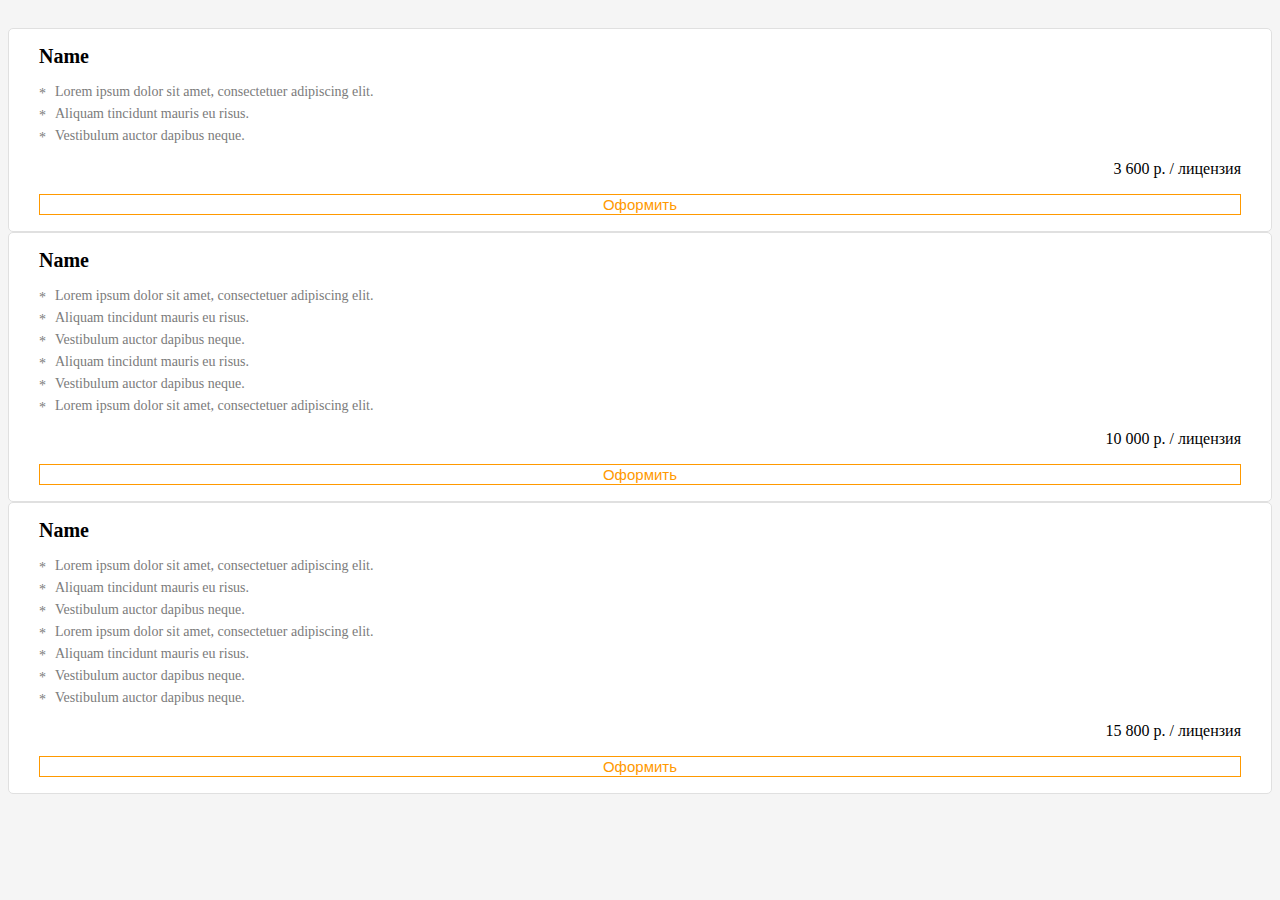
==== index.html @ ddcd7c52 "Start project" ====
<!DOCTYPE html>
<html lang="ru">
  <head>
    <meta charset="utf-8">
    <meta name="viewport" content="width=device-width, initial-scale=1, shrink-to-fit=no">
    <meta name="description" content="tariff">
    <title>tariff</title>
    <link href="https://cdn.jsdelivr.net/npm/bootstrap@5.1.3/dist/css/bootstrap.min.css" rel="stylesheet" integrity="sha384-1BmE4kWBq78iYhFldvKuhfTAU6auU8tT94WrHftjDbrCEXSU1oBoqyl2QvZ6jIW3" crossorigin="anonymous">
    <link rel="stylesheet" href="css/common.css">
    <link rel="stylesheet" href="css/main.css">
  </head>
  <body>
    <section class="container section">
      <div class="row">
        <div class="col-lg-4">
          <div class="card-tariff">
            <div class="tariff-name">Name</div>
            <ul class="tariff-list">
              <li class="list-item">
                Lorem ipsum dolor sit amet, consectetuer adipiscing elit.
              </li>
              <li class="list-item">
                Aliquam tincidunt mauris eu risus.
              </li>
              <li class="list-item">
                Vestibulum auctor dapibus neque.
              </li>
            </ul>
            <div class="tariff-price">
              3 600 р. / лицензия
            </div>
            <button class="btn tariff-button" type="button">
              Оформить
            </button>
          </div>
        </div>
        <div class="col-lg-4">
          <div class="card-tariff">
            <div class="tariff-name">Name</div>
            <ul class="tariff-list">
              <li class="list-item">
                Lorem ipsum dolor sit amet, consectetuer adipiscing elit.
              </li>
              <li class="list-item">
                Aliquam tincidunt mauris eu risus.
              </li>
              <li class="list-item">
                Vestibulum auctor dapibus neque.
              </li>
              <li class="list-item">
                Aliquam tincidunt mauris eu risus.
              </li>
              <li class="list-item">
                Vestibulum auctor dapibus neque.
              </li>
              <li class="list-item">
                Lorem ipsum dolor sit amet, consectetuer adipiscing elit.
              </li>
            </ul>
            <div class="tariff-price">
              10 000 р. / лицензия
            </div>
            <button class="btn tariff-button" type="button">
              Оформить
            </button>
          </div>
        </div>
        <div class="col-lg-4">
          <div class="card-tariff">
            <div class="tariff-name">Name</div>
            <ul class="tariff-list">
              <li class="list-item">
                Lorem ipsum dolor sit amet, consectetuer adipiscing elit.
              </li>
              <li class="list-item">
                Aliquam tincidunt mauris eu risus.
              </li>
              <li class="list-item">
                Vestibulum auctor dapibus neque.
              </li>
              <li class="list-item">
                Lorem ipsum dolor sit amet, consectetuer adipiscing elit.
              </li>
              <li class="list-item">
                Aliquam tincidunt mauris eu risus.
              </li>
              <li class="list-item">
                Vestibulum auctor dapibus neque.
              </li>
              <li class="list-item">
                Vestibulum auctor dapibus neque.
              </li>
            </ul>
            <div class="tariff-price">
              15 800 р. / лицензия
            </div>
            <button class="btn tariff-button" type="button">
              Оформить
            </button>
          </div>
        </div>
      </div>
    </section>

    <script src="js/main.js"></script>
  </body>
</html>
---- css/common.css ----
body
{
    min-width: 320px;
    background-color: #F5F5F5;
}

.section
{
    padding-top: 20px;
    padding-bottom: 20px;
}
---- css/main.css ----
.card-tariff
{
    border: 1px solid #E0E0E0;
    border-radius: 5px;
    padding: 16px 30px;
    background-color: #fff;
}

.tariff-name
{
    font-size: 20px;
    font-weight: 600;
    margin-bottom: 10px;
}

.tariff-list
{
    list-style: none;
    padding-left: 0;
}

.tariff-list .list-item
{
    font-size: 14px;
    margin-bottom: 6px;
    color: #7b7b7b;
    padding-left: 16px;
    position: relative;
}

.tariff-list .list-item:before
{
    content: '*';
    position: absolute;
    top: 2px;
    left: 0;
}

.tariff-price
{
    text-align: end;
    margin: 16px 0;
}

.tariff-button
{
    color: #ff9900;
    background-color: #fff;
    width: 100%;
    border: 1px solid #ff9900;
    font-size: 15px;
}

.tariff-button:hover
{
    background-color: #ff9900;
    color: #fff;
}
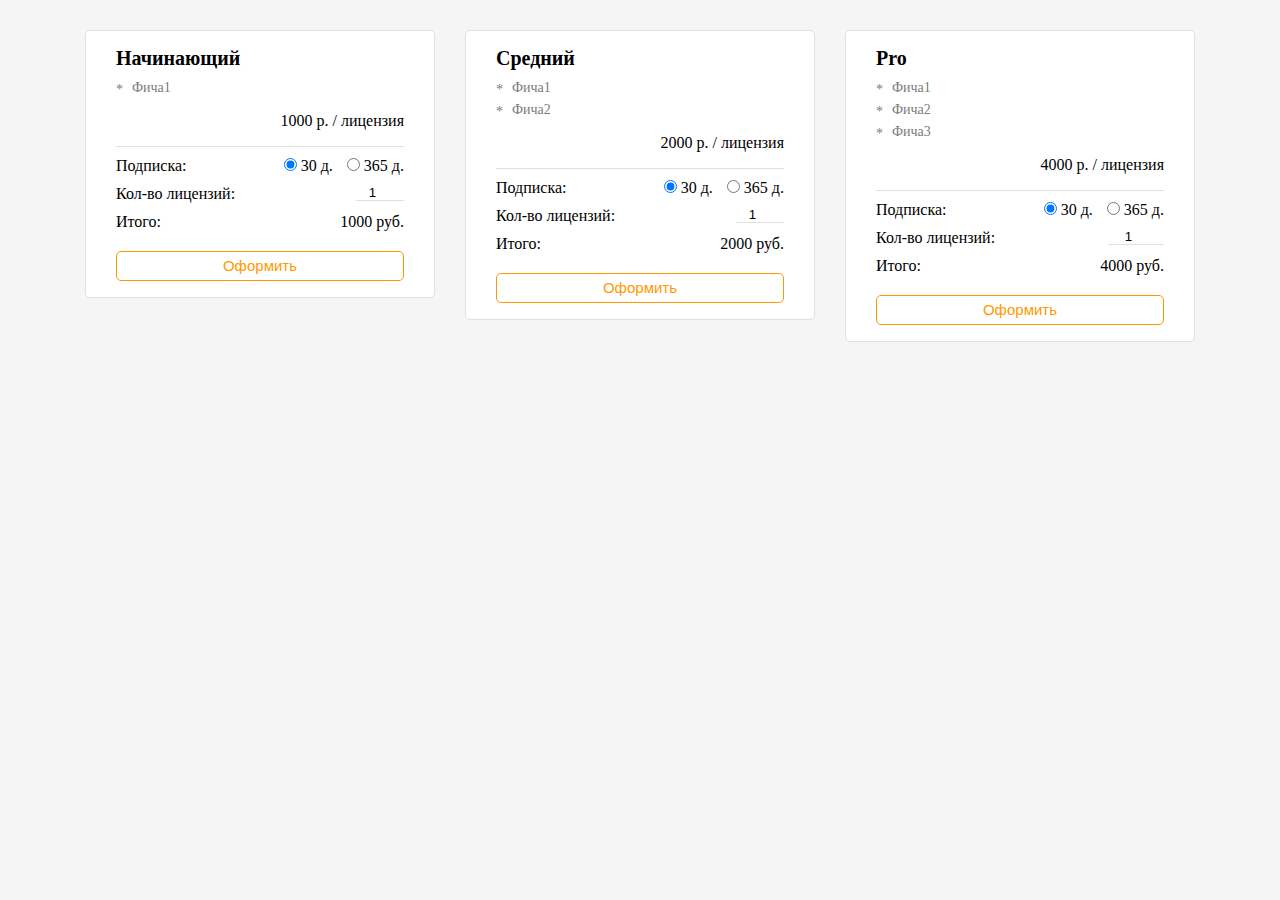
==== commit 576f6f6e: "Update widhet" ====
--- a/index.html
+++ b/index.html
@@ -1,107 +1,12 @@
 <!DOCTYPE html>
 <html lang="ru">
   <head>
-    <meta charset="utf-8">
-    <meta name="viewport" content="width=device-width, initial-scale=1, shrink-to-fit=no">
-    <meta name="description" content="tariff">
-    <title>tariff</title>
-    <link href="https://cdn.jsdelivr.net/npm/bootstrap@5.1.3/dist/css/bootstrap.min.css" rel="stylesheet" integrity="sha384-1BmE4kWBq78iYhFldvKuhfTAU6auU8tT94WrHftjDbrCEXSU1oBoqyl2QvZ6jIW3" crossorigin="anonymous">
-    <link rel="stylesheet" href="css/common.css">
-    <link rel="stylesheet" href="css/main.css">
+    <meta charset="UTF-8">
+    <title>Title</title>
   </head>
   <body>
-    <section class="container section">
-      <div class="row">
-        <div class="col-lg-4">
-          <div class="card-tariff">
-            <div class="tariff-name">Name</div>
-            <ul class="tariff-list">
-              <li class="list-item">
-                Lorem ipsum dolor sit amet, consectetuer adipiscing elit.
-              </li>
-              <li class="list-item">
-                Aliquam tincidunt mauris eu risus.
-              </li>
-              <li class="list-item">
-                Vestibulum auctor dapibus neque.
-              </li>
-            </ul>
-            <div class="tariff-price">
-              3 600 р. / лицензия
-            </div>
-            <button class="btn tariff-button" type="button">
-              Оформить
-            </button>
-          </div>
-        </div>
-        <div class="col-lg-4">
-          <div class="card-tariff">
-            <div class="tariff-name">Name</div>
-            <ul class="tariff-list">
-              <li class="list-item">
-                Lorem ipsum dolor sit amet, consectetuer adipiscing elit.
-              </li>
-              <li class="list-item">
-                Aliquam tincidunt mauris eu risus.
-              </li>
-              <li class="list-item">
-                Vestibulum auctor dapibus neque.
-              </li>
-              <li class="list-item">
-                Aliquam tincidunt mauris eu risus.
-              </li>
-              <li class="list-item">
-                Vestibulum auctor dapibus neque.
-              </li>
-              <li class="list-item">
-                Lorem ipsum dolor sit amet, consectetuer adipiscing elit.
-              </li>
-            </ul>
-            <div class="tariff-price">
-              10 000 р. / лицензия
-            </div>
-            <button class="btn tariff-button" type="button">
-              Оформить
-            </button>
-          </div>
-        </div>
-        <div class="col-lg-4">
-          <div class="card-tariff">
-            <div class="tariff-name">Name</div>
-            <ul class="tariff-list">
-              <li class="list-item">
-                Lorem ipsum dolor sit amet, consectetuer adipiscing elit.
-              </li>
-              <li class="list-item">
-                Aliquam tincidunt mauris eu risus.
-              </li>
-              <li class="list-item">
-                Vestibulum auctor dapibus neque.
-              </li>
-              <li class="list-item">
-                Lorem ipsum dolor sit amet, consectetuer adipiscing elit.
-              </li>
-              <li class="list-item">
-                Aliquam tincidunt mauris eu risus.
-              </li>
-              <li class="list-item">
-                Vestibulum auctor dapibus neque.
-              </li>
-              <li class="list-item">
-                Vestibulum auctor dapibus neque.
-              </li>
-            </ul>
-            <div class="tariff-price">
-              15 800 р. / лицензия
-            </div>
-            <button class="btn tariff-button" type="button">
-              Оформить
-            </button>
-          </div>
-        </div>
-      </div>
-    </section>
-
-    <script src="js/main.js"></script>
+    <div id="saasShopWidget"></div>
+    <script src="saas_shop.js"></script>
+    <script>saas_shop_create_tariffs(1);</script>
   </body>
 </html>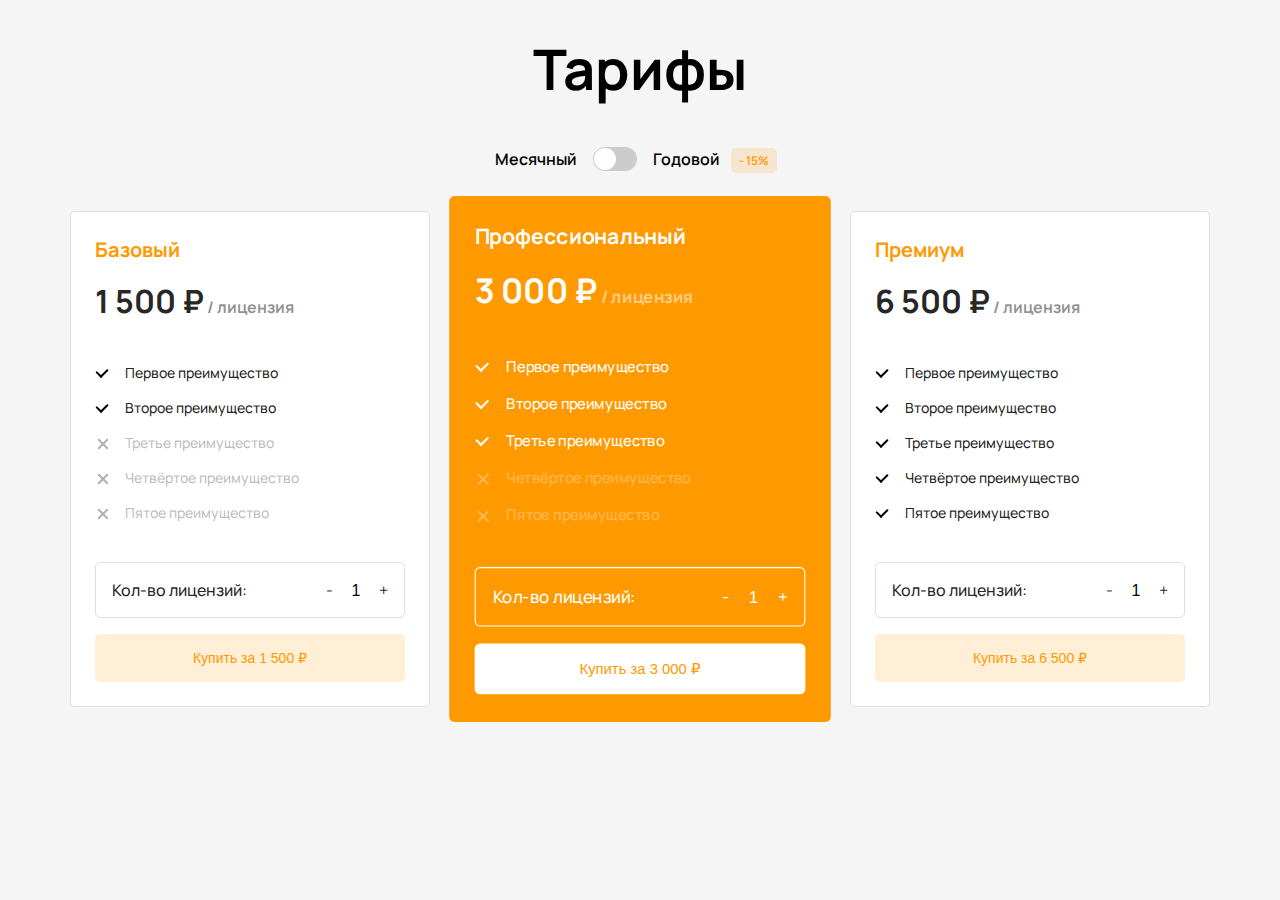
==== commit 899363f6: "Update widget" ====
--- a/index.html
+++ b/index.html
@@ -1,12 +1,163 @@
 <!DOCTYPE html>
 <html lang="ru">
   <head>
-    <meta charset="UTF-8">
-    <title>Title</title>
+    <meta charset="utf-8">
+    <meta name="viewport" content="width=device-width, initial-scale=1, shrink-to-fit=no">
+    <title>widget</title>
+    <link rel="stylesheet" href="saas_shop_style.css">
+    <link rel="preconnect" href="https://fonts.googleapis.com">
+    <link rel="preconnect" href="https://fonts.gstatic.com" crossorigin>
+    <link href="https://fonts.googleapis.com/css2?family=Manrope:wght@500;600;700&display=swap" rel="stylesheet">
   </head>
   <body>
-    <div id="saasShopWidget"></div>
-    <script src="saas_shop.js"></script>
-    <script>saas_shop_create_tariffs(1);</script>
+    <div class="saas-shop-container">
+      <div class="saas-shop-title">Тарифы</div>
+      <div class="saas-shop-period-container">
+        <div class="saas-shop-period-title">
+          Месячный
+        </div>
+        <label class="saas-shop-period">
+          <input type="checkbox" class="saas-shop-period-input">
+          <span class="saas-shop-slider"></span>
+        </label>
+        <div class="saas-shop-period-title">
+          Годовой
+          <span class="saas-shop-period-sale">
+            - 15%
+          </span>
+        </div>
+      </div>
+      <div class="saas-shop-row">
+        <div class="saas-shop-card">
+          <div class="saas-shop-card-name">Базовый</div>
+          <div class="saas-shop-card-price">
+            <span class="saas-shop-price-value">1 500 ₽</span>
+            <span class="saas-shop-price-text">/ лицензия</span>
+          </div>
+          <ul class="saas-shop-card-list">
+            <li class="saas-shop-list-item">
+              <span class="saas-shop-icon-check"></span>
+              Первое преимущество
+            </li>
+            <li class="saas-shop-list-item">
+              <span class="saas-shop-icon-check"></span>
+              Второе преимущество
+            </li>
+            <li class="saas-shop-list-item saas-shop-list-item-none">
+              <span class="saas-shop-icon-close"></span>
+              Третье преимущество
+            </li>
+            <li class="saas-shop-list-item saas-shop-list-item-none">
+              <span class="saas-shop-icon-close"></span>
+              Четвёртое преимущество
+            </li>
+            <li class="saas-shop-list-item saas-shop-list-item-none">
+              <span class="saas-shop-icon-close"></span>
+              Пятое преимущество
+            </li>
+          </ul>
+          <form class="saas-shop-card-form">
+            <div class="saas-shop-form-data">
+              <span class="saas-shop-count-name">Кол-во лицензий:</span>
+              <div class="saas-shop-form-control">
+                <span class="saas-shop-form-minus">-</span>
+                <input class="saas-shop-form-input"
+                       type="number" name="count" min="1" max="10" value="1">
+                <span class="saas-shop-form-plus">+</span>
+              </div>
+            </div>
+            <button class="saas-shop-card-button" type="button">
+              Купить за 1 500 ₽
+            </button>
+          </form>
+        </div>
+        <div class="saas-shop-card">
+          <div class="saas-shop-card-name">Профессиональный</div>
+          <div class="saas-shop-card-price">
+            <span class="saas-shop-price-value">3 000 ₽</span>
+            <span class="saas-shop-price-text">/ лицензия</span>
+          </div>
+          <ul class="saas-shop-card-list">
+            <li class="saas-shop-list-item">
+              <span class="saas-shop-icon-check"></span>
+              Первое преимущество
+            </li>
+            <li class="saas-shop-list-item">
+              <span class="saas-shop-icon-check"></span>
+              Второе преимущество
+            </li>
+            <li class="saas-shop-list-item">
+              <span class="saas-shop-icon-check"></span>
+              Третье преимущество
+            </li>
+            <li class="saas-shop-list-item saas-shop-list-item-none">
+              <span class="saas-shop-icon-close"></span>
+              Четвёртое преимущество
+            </li>
+            <li class="saas-shop-list-item saas-shop-list-item-none">
+              <span class="saas-shop-icon-close"></span>
+              Пятое преимущество
+            </li>
+          </ul>
+          <form class="saas-shop-card-form">
+            <div class="saas-shop-form-data">
+              <span class="saas-shop-count-name">Кол-во лицензий:</span>
+              <div class="saas-shop-form-control">
+                <span class="saas-shop-form-minus">-</span>
+                <input class="saas-shop-form-input"
+                       type="number" name="count" min="1" max="10" value="1">
+                <span class="saas-shop-form-plus">+</span>
+              </div>
+            </div>
+            <button class="saas-shop-card-button" type="button">
+              Купить за 3 000 ₽
+            </button>
+          </form>
+        </div>
+        <div class="saas-shop-card">
+          <div class="saas-shop-card-name">Премиум</div>
+          <div class="saas-shop-card-price">
+            <span class="saas-shop-price-value">6 500 ₽</span>
+            <span class="saas-shop-price-text">/ лицензия</span>
+          </div>
+          <ul class="saas-shop-card-list">
+            <li class="saas-shop-list-item">
+              <span class="saas-shop-icon-check"></span>
+              Первое преимущество
+            </li>
+            <li class="saas-shop-list-item">
+              <span class="saas-shop-icon-check"></span>
+              Второе преимущество
+            </li>
+            <li class="saas-shop-list-item">
+              <span class="saas-shop-icon-check"></span>
+              Третье преимущество
+            </li>
+            <li class="saas-shop-list-item">
+              <span class="saas-shop-icon-check"></span>
+              Четвёртое преимущество
+            </li>
+            <li class="saas-shop-list-item">
+              <span class="saas-shop-icon-check"></span>
+              Пятое преимущество
+            </li>
+          </ul>
+          <form class="saas-shop-card-form">
+            <div class="saas-shop-form-data">
+              <span class="saas-shop-count-name">Кол-во лицензий:</span>
+              <div class="saas-shop-form-control">
+                <span class="saas-shop-form-minus">-</span>
+                <input class="saas-shop-form-input"
+                       type="number" name="count" min="1" max="10" value="1">
+                <span class="saas-shop-form-plus">+</span>
+              </div>
+            </div>
+            <button class="saas-shop-card-button" type="button">
+              Купить за 6 500 ₽
+            </button>
+          </form>
+        </div>
+      </div>
+    </div>
   </body>
 </html>--- a/saas_shop_style.css
+++ b/saas_shop_style.css
@@ -0,0 +1,334 @@
+*
+{
+    margin: 0;
+    padding: 0;
+}
+
+body
+{
+    min-width: 320px;
+    background-color: #F5F5F5;
+}
+
+.saas-shop-container
+{
+    max-width: 1200px;
+    margin: 0 auto;
+    padding: 30px 0;
+    font-family: 'Manrope', sans-serif;
+}
+
+.saas-shop-title
+{
+    font-size: 56px;
+    font-weight: 700;
+    text-align: center;
+}
+
+.saas-shop-period
+{
+    position: relative;
+    display: inline-block;
+    width: 44px;
+    height: 24px;
+    margin: 0 16px;
+}
+
+.saas-shop-period-input
+{
+    opacity: 0;
+    width: 0;
+    height: 0;
+}
+
+.saas-shop-period-input:checked + .saas-shop-slider
+{
+    background-color: #FF9900;
+}
+
+.saas-shop-period-input:checked + .saas-shop-slider:before {
+    -webkit-transform: translateX(20px);
+    -ms-transform: translateX(20px);
+    transform: translateX(20px);
+}
+
+.saas-shop-slider
+{
+    position: absolute;
+    cursor: pointer;
+    top: 0;
+    left: 0;
+    right: 0;
+    bottom: 0;
+    background-color: #ccc;
+    transition: .4s;
+    border-radius: 100px;
+}
+
+.saas-shop-slider:before
+{
+    content: "";
+    position: absolute;
+    height: 22px;
+    width: 22px;
+    left: 1px;
+    bottom: 1px;
+    background-color: white;
+    -webkit-transition: .4s;
+    transition: .4s;
+    border-radius: 50%;
+}
+
+.saas-shop-period-container
+{
+    display: flex;
+    align-items: center;
+    justify-content: center;
+    margin: 40px 0;
+}
+
+.saas-shop-period-sale
+{
+    background: rgba(255, 153, 0, 0.16);
+    border-radius: 5px;
+    padding: 4px 8px;
+    margin: 0 8px;
+    color: #FF9900;
+    font-size: 12px;
+}
+
+.saas-shop-period-title
+{
+    font-weight: 600;
+}
+
+.saas-shop-row
+{
+    display: flex;
+    justify-content: space-evenly;
+}
+
+.saas-shop-card
+{
+    height: auto;
+    border: 1px solid rgba(0, 0, 0, 0.12);
+    border-radius: 5px;
+    padding: 24px;
+    background-color: #fff;
+    width: 360px;
+    box-sizing: border-box;
+    color: rgba(0, 0, 0, 0.87);
+}
+
+.saas-shop-card:nth-child(2n)
+{
+    background-color: #ff9900;
+    border: none;
+    color: #fff;
+    transform: scale(1.06);
+}
+
+.saas-shop-card:nth-child(2n) .saas-shop-form-data
+{
+    border-color: #fff;
+}
+
+.saas-shop-card:nth-child(2n) .saas-shop-card-button
+{
+    background-color: #fff;
+    color: #ff9900;
+}
+
+.saas-shop-card:nth-child(2n) .saas-shop-card-name,
+.saas-shop-card:nth-child(2n) .saas-shop-form-input
+{
+    color: #fff;
+}
+
+.saas-shop-card:nth-child(2n) .saas-shop-icon-check:before,
+.saas-shop-card:nth-child(2n) .saas-shop-icon-check:after,
+.saas-shop-card:nth-child(2n) .saas-shop-icon-close:before,
+.saas-shop-card:nth-child(2n) .saas-shop-icon-close:after
+{
+    background-color: #fff;
+}
+
+.saas-shop-card-name
+{
+    font-size: 20px;
+    font-weight: 700;
+    color: #ff9900;
+}
+
+.saas-shop-card-list
+{
+    list-style: none;
+    padding-left: 0;
+}
+
+.saas-shop-list-item
+{
+    font-size: 14px;
+    font-weight: 500;
+    margin-bottom: 16px;
+    padding-left: 30px;
+    position: relative;
+}
+
+.saas-shop-list-item-none
+{
+    opacity: .3;
+}
+
+.saas-shop-icon-check
+{
+    position: absolute;
+    display: inline-block;
+    width: 14px;
+    height: 10px;
+    left: 0;
+    top: 6px;
+}
+
+.saas-shop-icon-check:before
+{
+    position: absolute;
+    left: -4px;
+    top: 10%;
+    height: 80%;
+    width: 2px;
+    background-color: #000;
+    content: "";
+    transform: translateX(10px) rotate(-45deg);
+    transform-origin: left bottom;
+    border-radius: 10px 10px 0 0;
+}
+
+.saas-shop-icon-check:after
+{
+    position: absolute;
+    left: -4px;
+    top: 68%;
+    height: 2px;
+    width: 80%;
+    background-color: #000;
+    content: "";
+    transform: translateX(10px) rotate(-45deg);
+    transform-origin: left bottom;
+    border-radius: 0 10px 10px 0;
+}
+
+.saas-shop-icon-close {
+    position: absolute;
+    left: 2px;
+    top: 4px;
+    width: 12px;
+    height: 12px;
+}
+
+.saas-shop-icon-close:before,
+.saas-shop-icon-close:after {
+    position: absolute;
+    left: 5px;
+    content: '';
+    height: 14px;
+    width: 2px;
+    background-color: #000;
+    border-radius: 10px;
+}
+
+.saas-shop-icon-close:before {
+    transform: rotate(45deg);
+}
+
+.saas-shop-icon-close:after {
+    transform: rotate(-45deg);
+}
+
+.saas-shop-card-price
+{
+    margin: 16px 0 40px;
+    font-weight: 700;
+}
+
+.saas-shop-price-value
+{
+    font-size: 32px;
+}
+
+.saas-shop-price-text
+{
+    opacity: .5;
+}
+
+.saas-shop-card-form
+{
+    margin-top: 40px;
+}
+
+.saas-shop-form-data
+{
+    border: 1px solid rgba(0, 0, 0, 0.12);
+    border-radius: 5px;
+    padding: 16px;
+}
+
+.saas-shop-count-name
+{
+    font-weight: 500;
+}
+
+.saas-shop-form-control
+{
+    float: right;
+}
+
+.saas-shop-form-input
+{
+    border: none;
+    text-align: center;
+    font-weight: 500;
+    font-size: 16px;
+    background-color: transparent;
+}
+
+/*.saas-shop-form-minus,
+.saas-shop-form-plus
+{
+    font-size: 16px;
+}*/
+
+.saas-shop-form-input::-webkit-outer-spin-button,
+.saas-shop-form-input::-webkit-inner-spin-button {
+    -webkit-appearance: none;
+    margin: 0;
+}
+
+input[type=number] {
+    -moz-appearance:textfield;
+}
+
+.saas-shop-form-input:focus-visible
+{
+    outline: none;
+}
+
+.saas-shop-form-label
+{
+    margin-left: 10px;
+}
+
+.saas-shop-card-button
+{
+    color: #FF9900;
+    background-color: rgba(255, 153, 0, 0.16);
+    width: 100%;
+    font-size: 14px;
+    padding-top: 16px;
+    padding-bottom: 16px;
+    border-radius: 5px;
+    margin-top: 16px;
+    cursor: pointer;
+    border: none;
+    font-weight: 500;
+}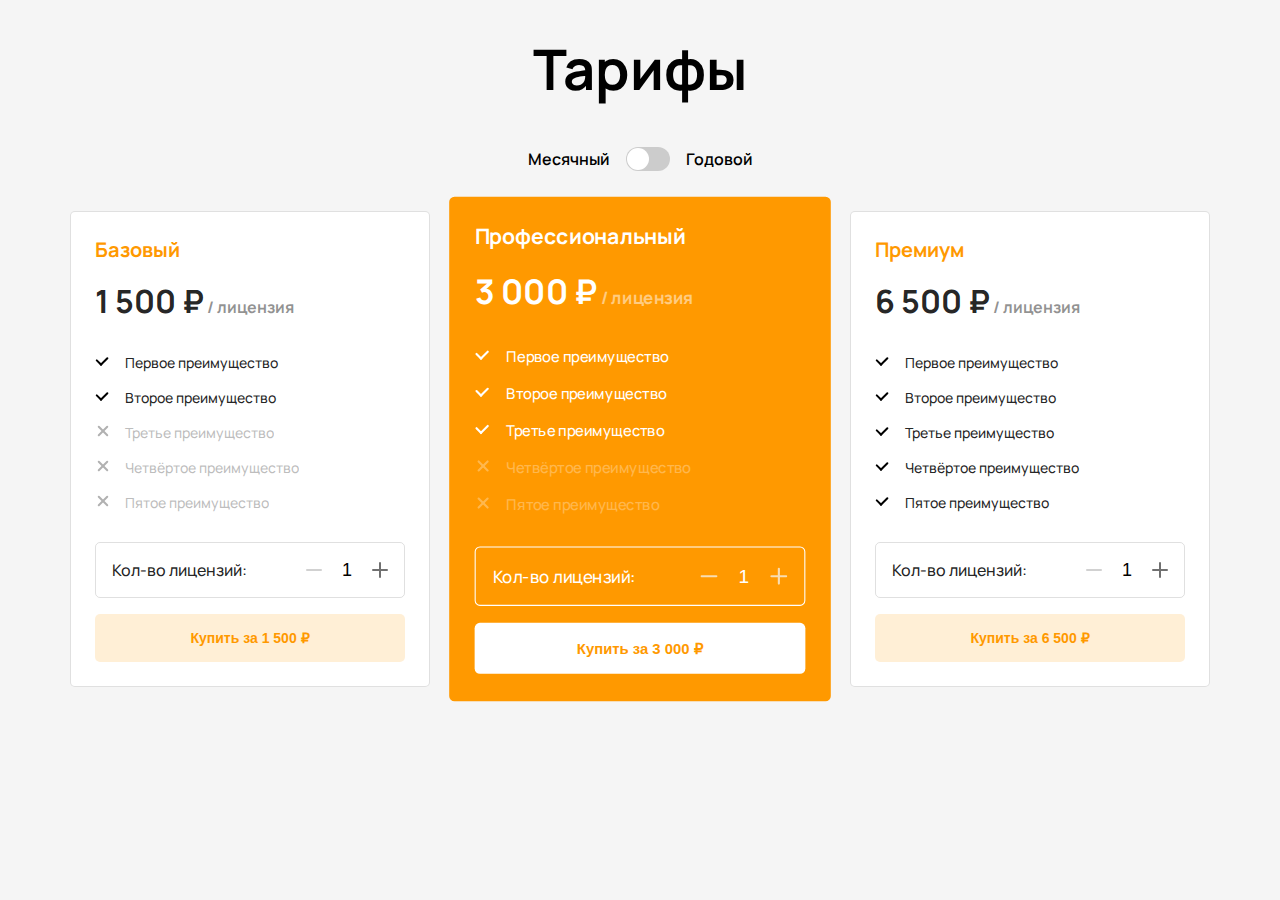
==== commit 75e2037e: "Update widget" ====
--- a/index.html
+++ b/index.html
@@ -22,9 +22,9 @@
         </label>
         <div class="saas-shop-period-title">
           Годовой
-          <span class="saas-shop-period-sale">
+          <!--<span class="saas-shop-period-sale">
             - 15%
-          </span>
+          </span>-->
         </div>
       </div>
       <div class="saas-shop-row">
@@ -58,12 +58,12 @@
           </ul>
           <form class="saas-shop-card-form">
             <div class="saas-shop-form-data">
-              <span class="saas-shop-count-name">Кол-во лицензий:</span>
+              <div class="saas-shop-count-name">Кол-во лицензий:</div>
               <div class="saas-shop-form-control">
-                <span class="saas-shop-form-minus">-</span>
+                <div class="saas-shop-form-minus"></div>
                 <input class="saas-shop-form-input"
                        type="number" name="count" min="1" max="10" value="1">
-                <span class="saas-shop-form-plus">+</span>
+                <div class="saas-shop-form-plus"></div>
               </div>
             </div>
             <button class="saas-shop-card-button" type="button">
@@ -101,12 +101,12 @@
           </ul>
           <form class="saas-shop-card-form">
             <div class="saas-shop-form-data">
-              <span class="saas-shop-count-name">Кол-во лицензий:</span>
+              <div class="saas-shop-count-name">Кол-во лицензий:</div>
               <div class="saas-shop-form-control">
-                <span class="saas-shop-form-minus">-</span>
+                <div class="saas-shop-form-minus"></div>
                 <input class="saas-shop-form-input"
                        type="number" name="count" min="1" max="10" value="1">
-                <span class="saas-shop-form-plus">+</span>
+                <div class="saas-shop-form-plus"></div>
               </div>
             </div>
             <button class="saas-shop-card-button" type="button">
@@ -144,12 +144,12 @@
           </ul>
           <form class="saas-shop-card-form">
             <div class="saas-shop-form-data">
-              <span class="saas-shop-count-name">Кол-во лицензий:</span>
+              <div class="saas-shop-count-name">Кол-во лицензий:</div>
               <div class="saas-shop-form-control">
-                <span class="saas-shop-form-minus">-</span>
+                <div class="saas-shop-form-minus"></div>
                 <input class="saas-shop-form-input"
                        type="number" name="count" min="1" max="10" value="1">
-                <span class="saas-shop-form-plus">+</span>
+                <div class="saas-shop-form-plus"></div>
               </div>
             </div>
             <button class="saas-shop-card-button" type="button">
--- a/saas_shop_style.css
+++ b/saas_shop_style.css
@@ -153,6 +153,17 @@
     background-color: #fff;
 }
 
+.saas-shop-card:nth-child(2n) .saas-shop-form-plus::before,
+.saas-shop-card:nth-child(2n) .saas-shop-form-plus::after
+{
+    background-color: #F8DDB3;
+}
+
+.saas-shop-card:nth-child(2n) .saas-shop-form-minus::before
+{
+    background-color: #F8DDB3;
+}
+
 .saas-shop-card-name
 {
     font-size: 20px;
@@ -187,7 +198,7 @@
     width: 14px;
     height: 10px;
     left: 0;
-    top: 6px;
+    top: 4px;
 }
 
 .saas-shop-icon-check:before
@@ -221,7 +232,7 @@
 .saas-shop-icon-close {
     position: absolute;
     left: 2px;
-    top: 4px;
+    top: 1px;
     width: 12px;
     height: 12px;
 }
@@ -247,7 +258,7 @@
 
 .saas-shop-card-price
 {
-    margin: 16px 0 40px;
+    margin: 16px 0 30px;
     font-weight: 700;
 }
 
@@ -263,7 +274,7 @@
 
 .saas-shop-card-form
 {
-    margin-top: 40px;
+    margin-top: 30px;
 }
 
 .saas-shop-form-data
@@ -271,6 +282,9 @@
     border: 1px solid rgba(0, 0, 0, 0.12);
     border-radius: 5px;
     padding: 16px;
+    display: flex;
+    align-items: center;
+    justify-content: space-between;
 }
 
 .saas-shop-count-name
@@ -280,7 +294,9 @@
 
 .saas-shop-form-control
 {
-    float: right;
+    display: flex;
+    align-items: center;
+    overflow: hidden;
 }
 
 .saas-shop-form-input
@@ -288,15 +304,47 @@
     border: none;
     text-align: center;
     font-weight: 500;
-    font-size: 16px;
+    font-size: 18px;
+    width: 50px;
     background-color: transparent;
 }
 
-/*.saas-shop-form-minus,
+.saas-shop-form-minus,
 .saas-shop-form-plus
 {
-    font-size: 16px;
-}*/
+    width: 16px;
+    height: 16px;
+    cursor: pointer;
+    position: relative;
+}
+
+.saas-shop-form-plus::before,
+.saas-shop-form-plus::after
+{
+    content: '';
+    width: 16px;
+    height: 2px;
+    background-color: #707070;
+    position: absolute;
+    top: calc(50% - 1px);
+    border-radius: 5px;
+}
+
+.saas-shop-form-plus::after
+{
+    transform: rotate(90deg);
+}
+
+.saas-shop-form-minus::before
+{
+    content: '';
+    width: 16px;
+    height: 2px;
+    background-color: #D1D1D1;
+    position: absolute;
+    top: calc(50% - 1px);
+    border-radius: 5px;
+}
 
 .saas-shop-form-input::-webkit-outer-spin-button,
 .saas-shop-form-input::-webkit-inner-spin-button {
@@ -320,15 +368,18 @@
 
 .saas-shop-card-button
 {
+    display: block;
+    text-decoration: none;
+    text-align: center;
     color: #FF9900;
     background-color: rgba(255, 153, 0, 0.16);
     width: 100%;
     font-size: 14px;
+    font-weight: 600;
     padding-top: 16px;
     padding-bottom: 16px;
     border-radius: 5px;
     margin-top: 16px;
     cursor: pointer;
     border: none;
-    font-weight: 500;
 }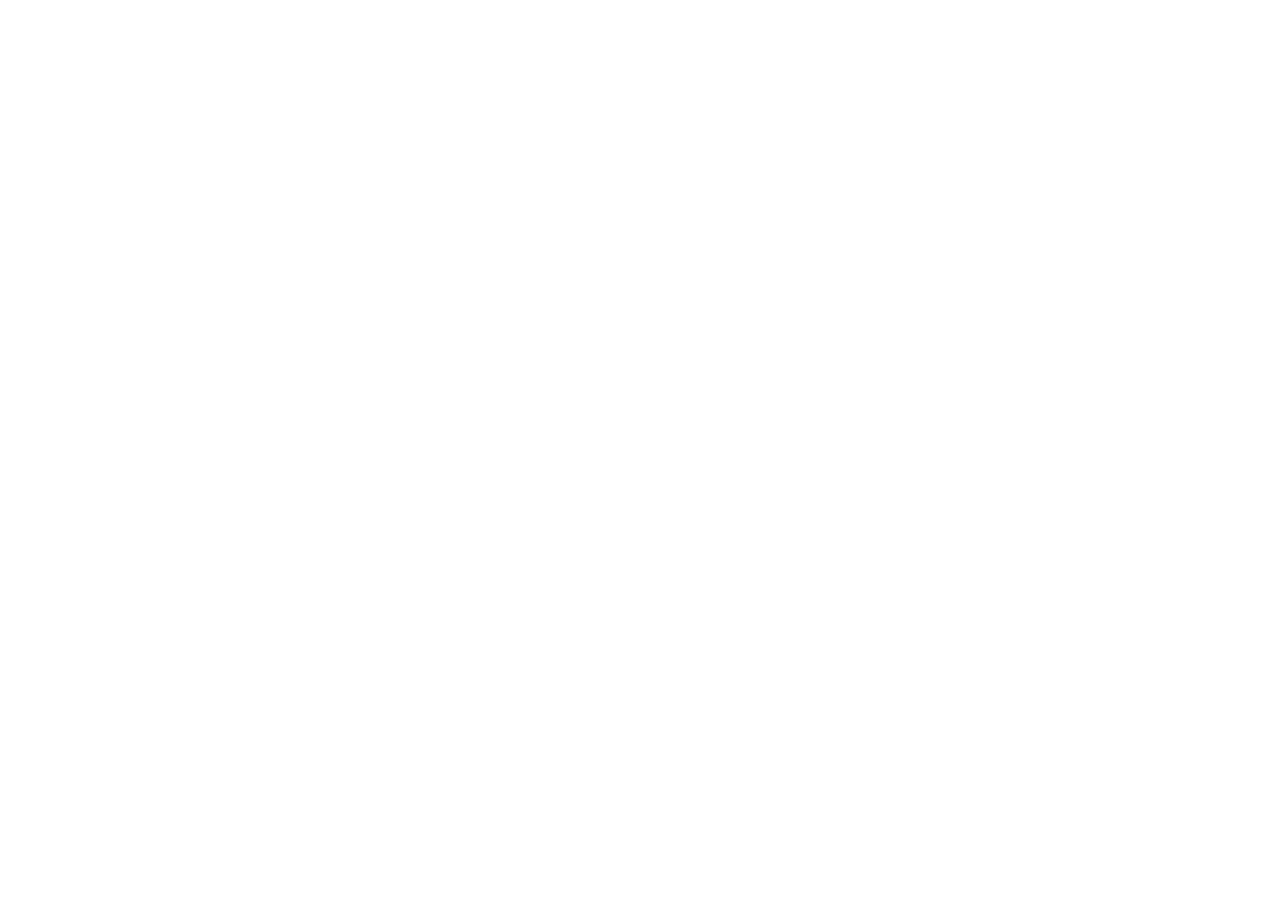
==== commit a9de10c9: "Rename index" ====
--- a/index.html
+++ b/index.html
@@ -1,163 +1,12 @@
 <!DOCTYPE html>
 <html lang="ru">
   <head>
-    <meta charset="utf-8">
-    <meta name="viewport" content="width=device-width, initial-scale=1, shrink-to-fit=no">
-    <title>widget</title>
-    <link rel="stylesheet" href="saas_shop_style.css">
-    <link rel="preconnect" href="https://fonts.googleapis.com">
-    <link rel="preconnect" href="https://fonts.gstatic.com" crossorigin>
-    <link href="https://fonts.googleapis.com/css2?family=Manrope:wght@500;600;700&display=swap" rel="stylesheet">
+    <meta charset="UTF-8">
+    <title>Title</title>
   </head>
   <body>
-    <div class="saas-shop-container">
-      <div class="saas-shop-title">Тарифы</div>
-      <div class="saas-shop-period-container">
-        <div class="saas-shop-period-title">
-          Месячный
-        </div>
-        <label class="saas-shop-period">
-          <input type="checkbox" class="saas-shop-period-input">
-          <span class="saas-shop-slider"></span>
-        </label>
-        <div class="saas-shop-period-title">
-          Годовой
-          <!--<span class="saas-shop-period-sale">
-            - 15%
-          </span>-->
-        </div>
-      </div>
-      <div class="saas-shop-row">
-        <div class="saas-shop-card">
-          <div class="saas-shop-card-name">Базовый</div>
-          <div class="saas-shop-card-price">
-            <span class="saas-shop-price-value">1 500 ₽</span>
-            <span class="saas-shop-price-text">/ лицензия</span>
-          </div>
-          <ul class="saas-shop-card-list">
-            <li class="saas-shop-list-item">
-              <span class="saas-shop-icon-check"></span>
-              Первое преимущество
-            </li>
-            <li class="saas-shop-list-item">
-              <span class="saas-shop-icon-check"></span>
-              Второе преимущество
-            </li>
-            <li class="saas-shop-list-item saas-shop-list-item-none">
-              <span class="saas-shop-icon-close"></span>
-              Третье преимущество
-            </li>
-            <li class="saas-shop-list-item saas-shop-list-item-none">
-              <span class="saas-shop-icon-close"></span>
-              Четвёртое преимущество
-            </li>
-            <li class="saas-shop-list-item saas-shop-list-item-none">
-              <span class="saas-shop-icon-close"></span>
-              Пятое преимущество
-            </li>
-          </ul>
-          <form class="saas-shop-card-form">
-            <div class="saas-shop-form-data">
-              <div class="saas-shop-count-name">Кол-во лицензий:</div>
-              <div class="saas-shop-form-control">
-                <div class="saas-shop-form-minus"></div>
-                <input class="saas-shop-form-input"
-                       type="number" name="count" min="1" max="10" value="1">
-                <div class="saas-shop-form-plus"></div>
-              </div>
-            </div>
-            <button class="saas-shop-card-button" type="button">
-              Купить за 1 500 ₽
-            </button>
-          </form>
-        </div>
-        <div class="saas-shop-card">
-          <div class="saas-shop-card-name">Профессиональный</div>
-          <div class="saas-shop-card-price">
-            <span class="saas-shop-price-value">3 000 ₽</span>
-            <span class="saas-shop-price-text">/ лицензия</span>
-          </div>
-          <ul class="saas-shop-card-list">
-            <li class="saas-shop-list-item">
-              <span class="saas-shop-icon-check"></span>
-              Первое преимущество
-            </li>
-            <li class="saas-shop-list-item">
-              <span class="saas-shop-icon-check"></span>
-              Второе преимущество
-            </li>
-            <li class="saas-shop-list-item">
-              <span class="saas-shop-icon-check"></span>
-              Третье преимущество
-            </li>
-            <li class="saas-shop-list-item saas-shop-list-item-none">
-              <span class="saas-shop-icon-close"></span>
-              Четвёртое преимущество
-            </li>
-            <li class="saas-shop-list-item saas-shop-list-item-none">
-              <span class="saas-shop-icon-close"></span>
-              Пятое преимущество
-            </li>
-          </ul>
-          <form class="saas-shop-card-form">
-            <div class="saas-shop-form-data">
-              <div class="saas-shop-count-name">Кол-во лицензий:</div>
-              <div class="saas-shop-form-control">
-                <div class="saas-shop-form-minus"></div>
-                <input class="saas-shop-form-input"
-                       type="number" name="count" min="1" max="10" value="1">
-                <div class="saas-shop-form-plus"></div>
-              </div>
-            </div>
-            <button class="saas-shop-card-button" type="button">
-              Купить за 3 000 ₽
-            </button>
-          </form>
-        </div>
-        <div class="saas-shop-card">
-          <div class="saas-shop-card-name">Премиум</div>
-          <div class="saas-shop-card-price">
-            <span class="saas-shop-price-value">6 500 ₽</span>
-            <span class="saas-shop-price-text">/ лицензия</span>
-          </div>
-          <ul class="saas-shop-card-list">
-            <li class="saas-shop-list-item">
-              <span class="saas-shop-icon-check"></span>
-              Первое преимущество
-            </li>
-            <li class="saas-shop-list-item">
-              <span class="saas-shop-icon-check"></span>
-              Второе преимущество
-            </li>
-            <li class="saas-shop-list-item">
-              <span class="saas-shop-icon-check"></span>
-              Третье преимущество
-            </li>
-            <li class="saas-shop-list-item">
-              <span class="saas-shop-icon-check"></span>
-              Четвёртое преимущество
-            </li>
-            <li class="saas-shop-list-item">
-              <span class="saas-shop-icon-check"></span>
-              Пятое преимущество
-            </li>
-          </ul>
-          <form class="saas-shop-card-form">
-            <div class="saas-shop-form-data">
-              <div class="saas-shop-count-name">Кол-во лицензий:</div>
-              <div class="saas-shop-form-control">
-                <div class="saas-shop-form-minus"></div>
-                <input class="saas-shop-form-input"
-                       type="number" name="count" min="1" max="10" value="1">
-                <div class="saas-shop-form-plus"></div>
-              </div>
-            </div>
-            <button class="saas-shop-card-button" type="button">
-              Купить за 6 500 ₽
-            </button>
-          </form>
-        </div>
-      </div>
-    </div>
+    <div id="widgetSaasShop"></div>
+    <script src="widget_saas_shop.js"></script>
+    <script>widgetSaasShop.init(6);</script>
   </body>
 </html>